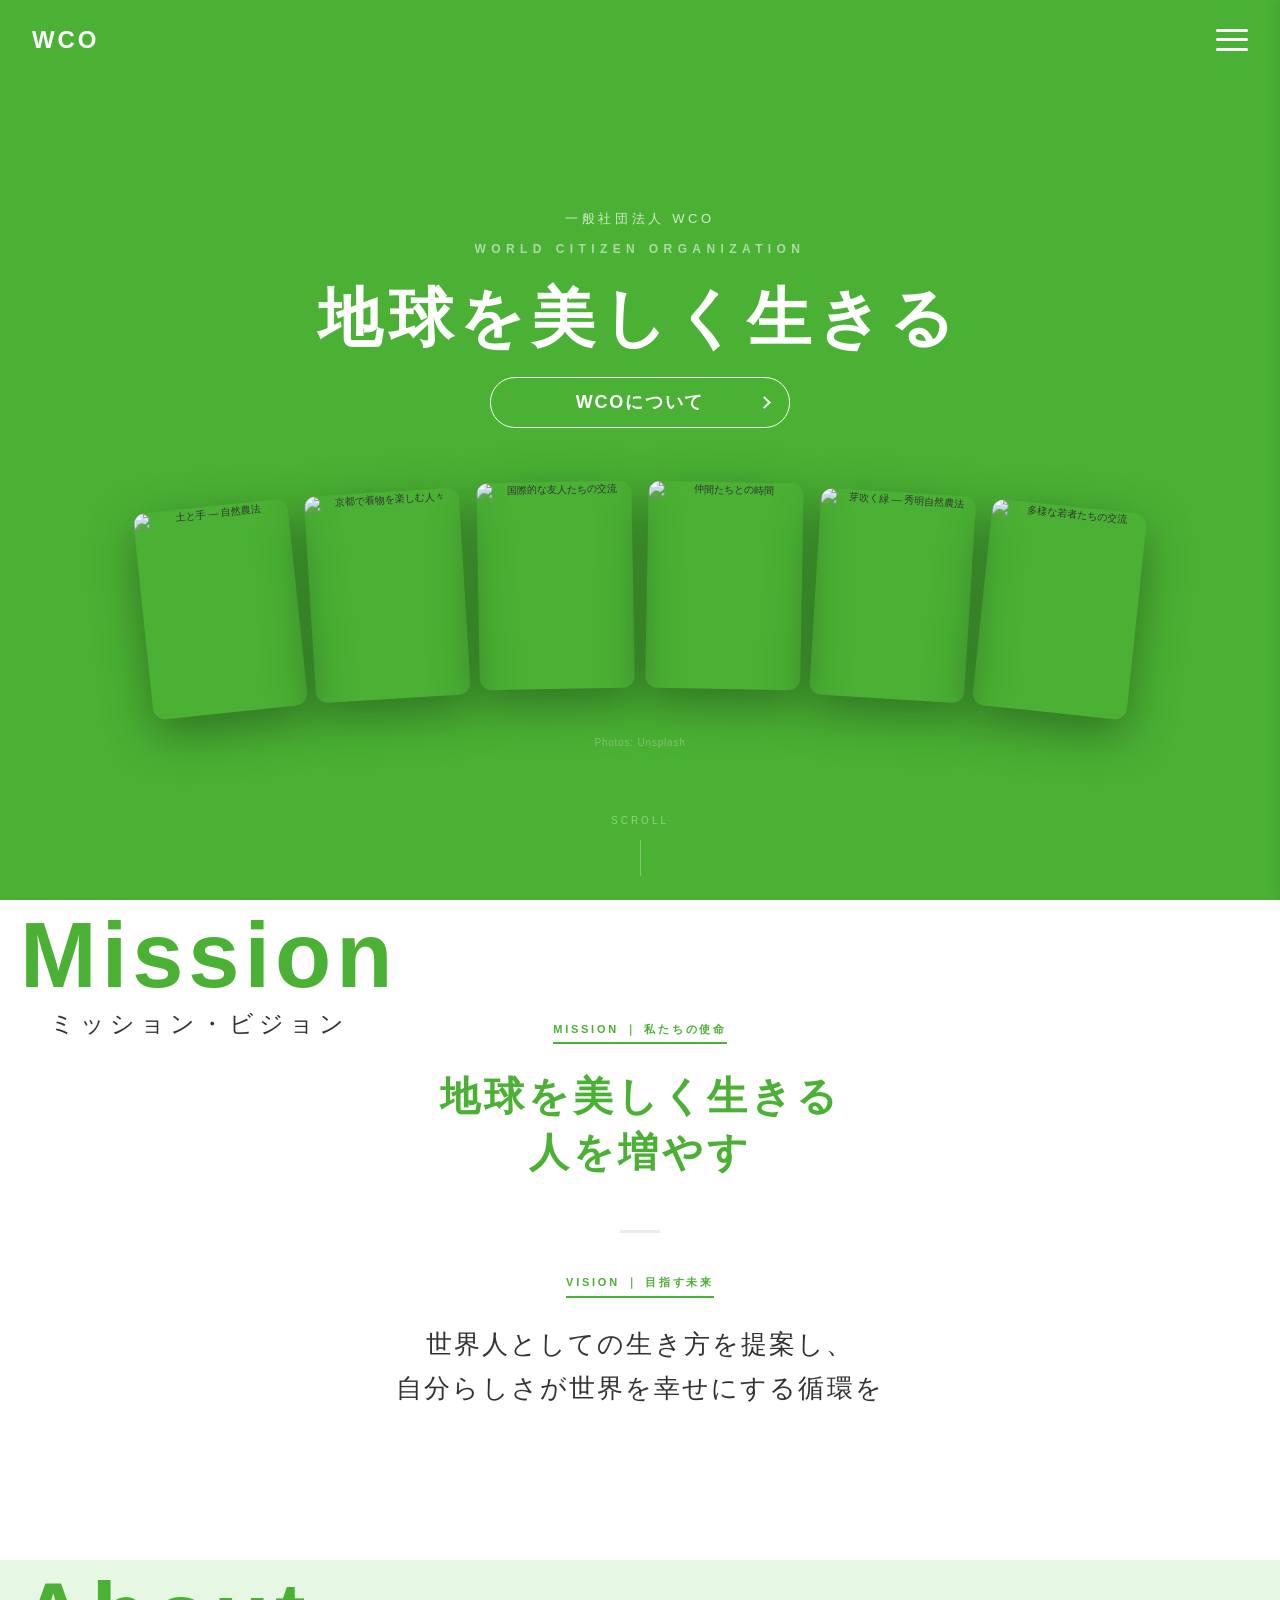
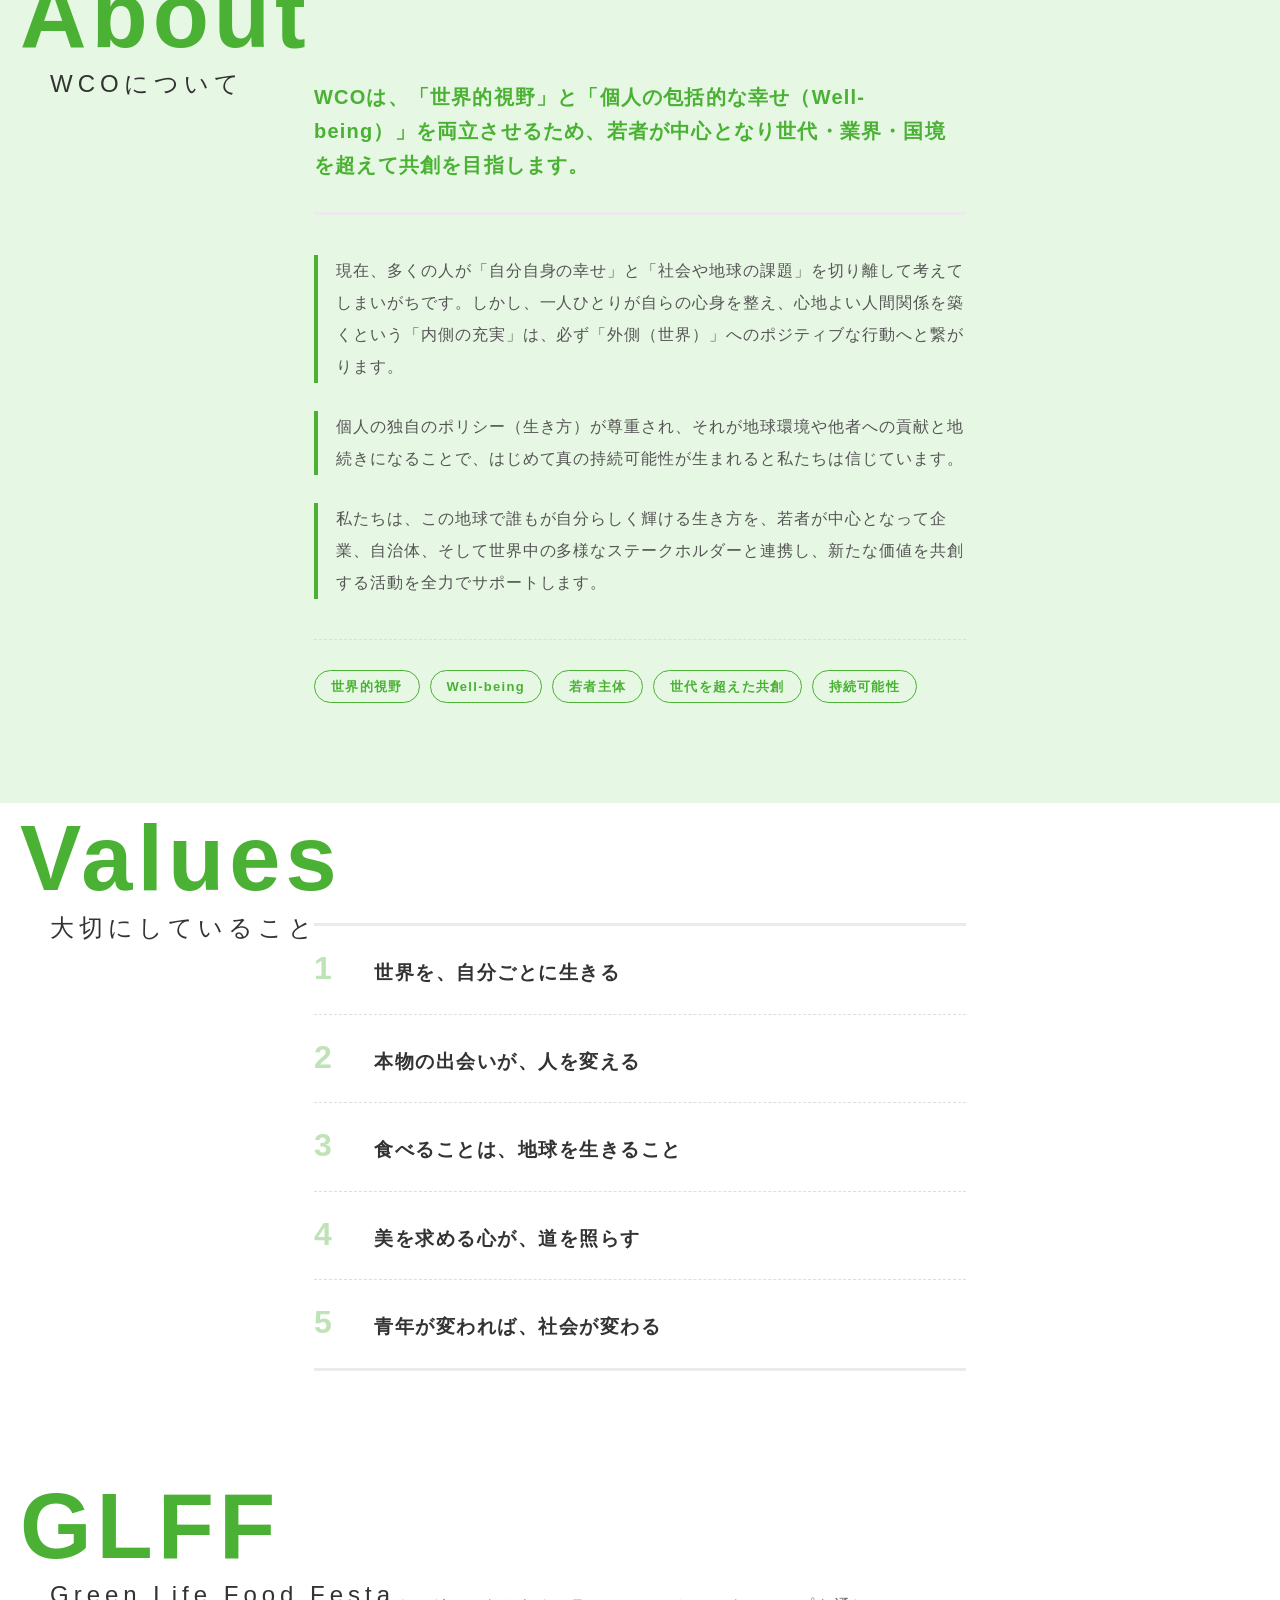
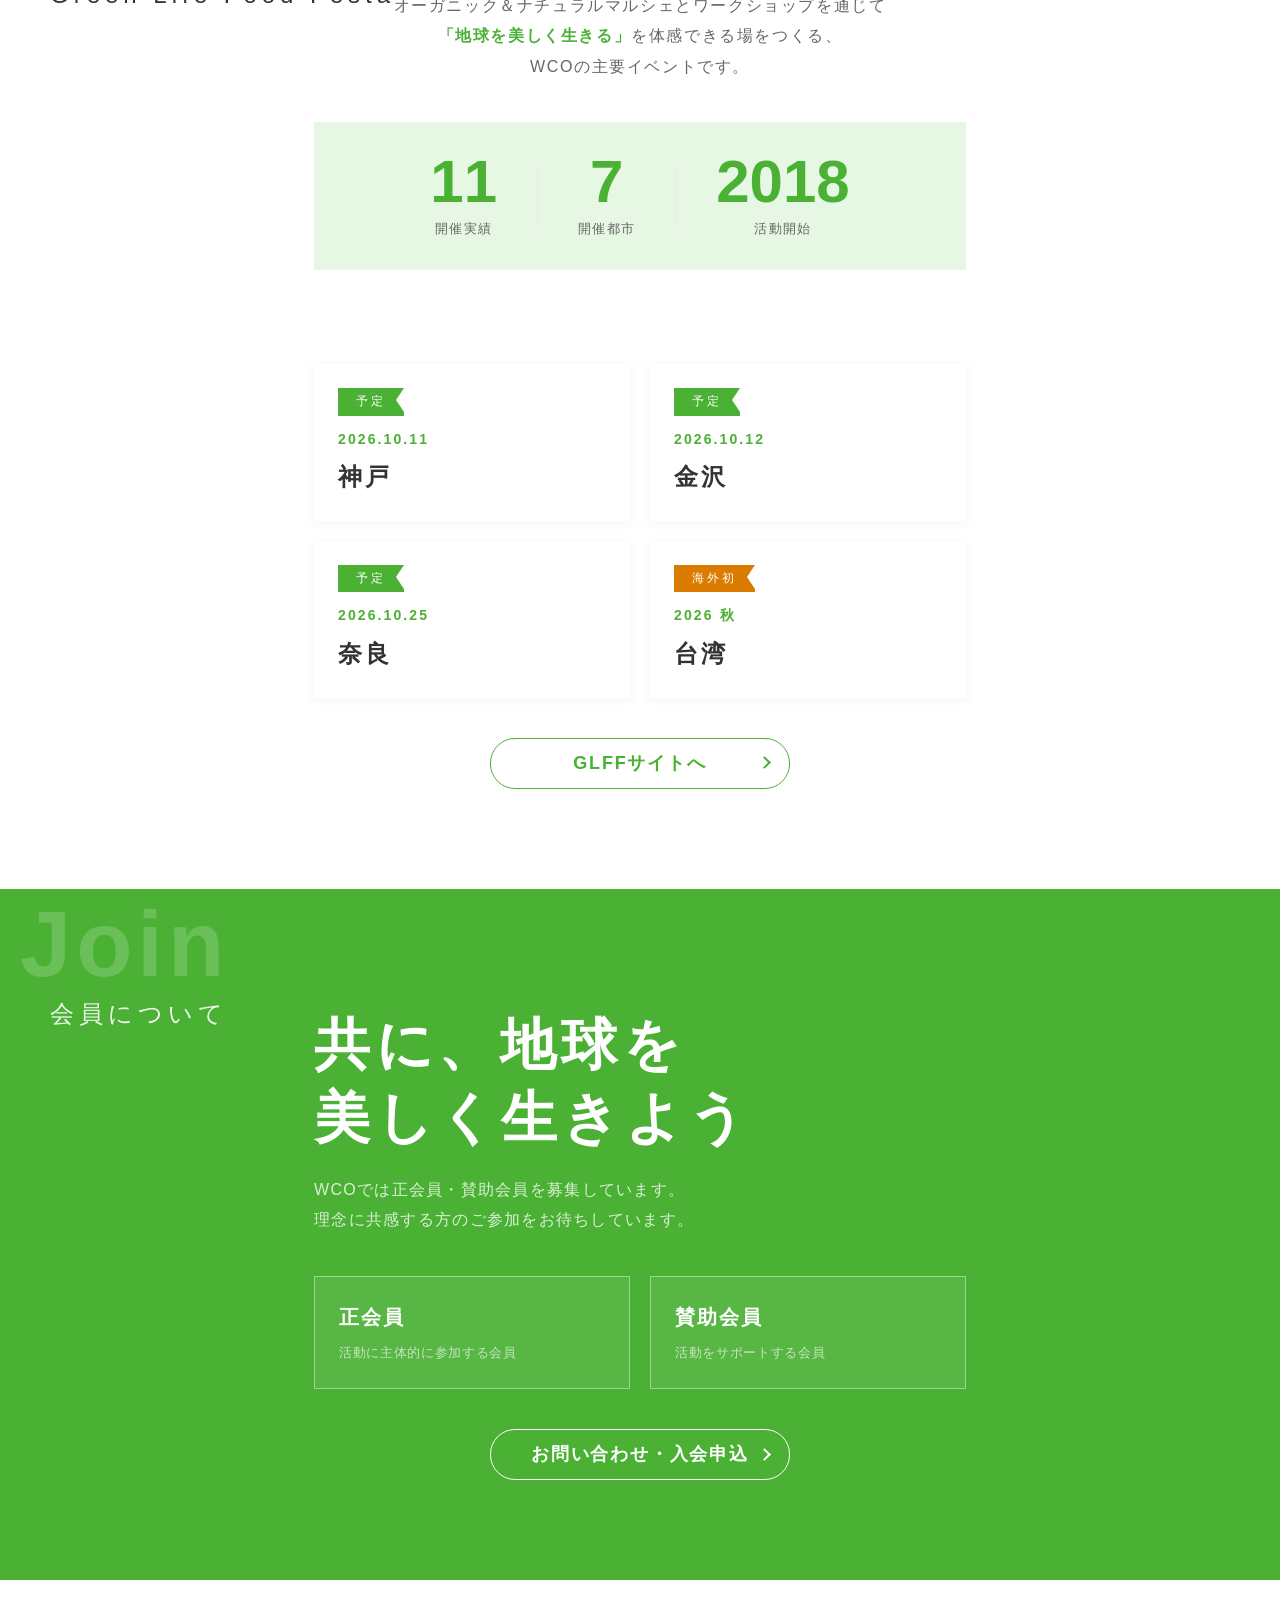
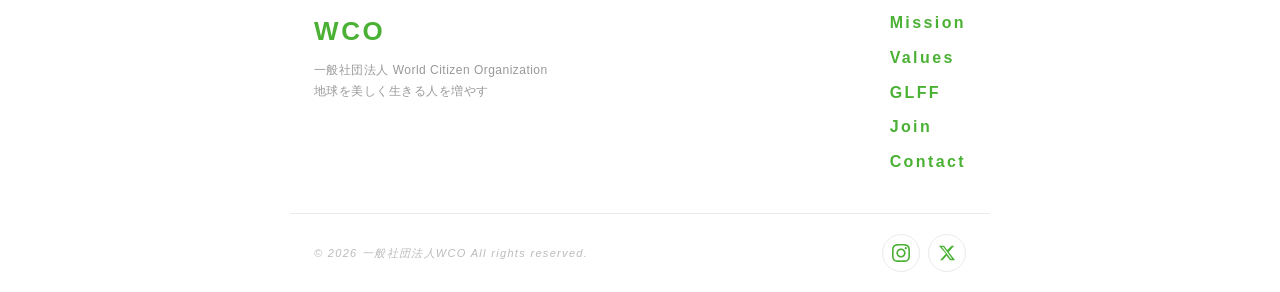
==== index.html @ 8f1494ed "feat: WCO official website initial commit - Hero section with fan photo layout and leaf animation - " ====
<!DOCTYPE html>
<html lang="ja">
<head>
  <meta charset="UTF-8" />
  <meta name="viewport" content="width=device-width, initial-scale=1.0" />
  <title>一般社団法人WCO — World Citizen Organization</title>
  <link href="https://fonts.googleapis.com/css2?family=Kosugi&display=swap" rel="stylesheet">
  <link href="https://indestructibletype-fonthosting.github.io/renner.css" rel="stylesheet">
  <style>
    *, *::before, *::after { box-sizing: border-box; margin: 0; padding: 0; }

    html {
      font-size: 62.5%;
      scroll-behavior: smooth;
    }

    body {
      font-family: "Kosugi", "游ゴシック", YuGothic, "ヒラギノ角ゴ ProN W3", "Hiragino Kaku Gothic ProN", "メイリオ", Meiryo, sans-serif;
      color: #333;
      background: #4ab134;
      line-height: 1.66;
      overflow-x: hidden;
      font-feature-settings: "palt";
    }

    a, img, button, #hamburger span { transition: .3s; }
    a { color: #333; text-decoration: none; }

    /* ── HEADER ── */
    #main-header {
      width: 100%;
      position: fixed;
      top: 0; left: 0;
      z-index: 85;
      padding: 2rem 3.2rem;
      display: flex;
      align-items: center;
      justify-content: space-between;
      transition: .3s;
    }

    #main-header.scrolled {
      background: rgba(255,255,255,0.96);
      backdrop-filter: blur(10px);
      box-shadow: 0 2px 20px rgba(0,0,0,0.06);
    }

    #header-logo {
      font-family: "Renner*", "Kosugi", sans-serif;
      font-weight: 800;
      font-size: 2.4rem;
      color: #fff;
      letter-spacing: .12em;
    }

    #main-header.scrolled #header-logo { color: #4ab134; }

    #hamburger {
      width: 3.2rem;
      height: 2.2rem;
      cursor: pointer;
      display: flex;
      flex-direction: column;
      justify-content: space-between;
    }

    #hamburger span {
      display: block;
      width: 100%;
      height: 3px;
      background: #fff;
      border-radius: 2px;
    }

    #main-header.scrolled #hamburger span { background: #4ab134; }
    #hamburger:hover { opacity: .7; }

    /* ── SIDE NAV ── */
    #side-navigation {
      width: 300px;
      height: 100vh;
      background: #fff;
      position: fixed;
      top: 0; right: -300px;
      z-index: 90;
      filter: drop-shadow(-2px 0 5px rgba(17,17,17,0.1));
      transition: .3s;
    }

    #side-navigation.nav-open { right: 0; }

    #close-btn {
      position: absolute;
      top: 2.4rem; left: 2rem;
      width: 3rem; height: 3rem;
      cursor: pointer;
    }

    #close-btn span {
      display: block;
      width: 3rem; height: 3px;
      background: #4ab134;
      border-radius: 2px;
      position: absolute;
      top: 50%;
    }

    #close-btn span:first-child { transform: rotate(45deg); }
    #close-btn span:last-child  { transform: rotate(-45deg); }

    #top-menu { padding: 8rem 2rem 3rem; list-style: none; }
    #top-menu li { margin-bottom: 1.8rem; }

    #top-menu a {
      font-family: "Renner*", "Kosugi", sans-serif;
      font-size: 2.4rem;
      font-weight: 600;
      color: #4ab134;
      letter-spacing: .1em;
      display: block;
      padding: .4rem 0;
    }

    #top-menu a span {
      display: block;
      font-family: "Kosugi", sans-serif;
      font-size: 1.2rem;
      font-weight: 400;
      color: #999;
    }

    #top-menu a:hover { opacity: .7; }

    .nav-overlay {
      display: none;
      position: fixed;
      inset: 0;
      background: rgba(0,0,0,0.25);
      z-index: 89;
    }

    .nav-overlay.active { display: block; }

    /* ── HERO ── */
    #sec-hero {
      min-height: 100vh;
      background: #4ab134;
      display: flex;
      flex-direction: column;
      align-items: center;
      justify-content: center;
      text-align: center;
      padding: 12rem 2.4rem 6rem;
      position: relative;
      overflow: hidden;
      gap: 5rem;
    }

    .hero-layout { position: relative; z-index: 1; }

    .hero-tagline {
      font-family: "Renner*", "Kosugi", sans-serif;
      font-size: 1.3rem;
      color: rgba(255,255,255,0.75);
      letter-spacing: .28em;
      margin-bottom: 1rem;
    }

    .hero-en {
      font-family: "Renner*", "Kosugi", sans-serif;
      font-size: 1.2rem;
      font-weight: 600;
      color: rgba(255,255,255,0.55);
      letter-spacing: .45em;
      text-transform: uppercase;
      margin-bottom: 2rem;
    }

    .hero-title {
      font-size: clamp(3.6rem, 5vw, 6.4rem);
      font-weight: 800;
      color: #fff;
      line-height: 1.2;
      letter-spacing: .1em;
      margin-bottom: 2rem;
      white-space: nowrap;
    }

    /* 写真コラージュ — 横並びファン */
    .hero-photos {
      display: flex;
      justify-content: center;
      align-items: flex-end;
      gap: 14px;
      width: 100%;
      max-width: 1000px;
      position: relative;
      z-index: 1;
    }

    .hero-photo {
      flex: 1;
      max-width: 185px;
      aspect-ratio: 3 / 4;
      overflow: hidden;
      border-radius: 12px;
      box-shadow: 0 16px 48px rgba(0,0,0,0.35);
      transition: transform .4s ease, box-shadow .4s ease;
      position: relative;
    }

    .hero-photo:nth-child(1) { transform: rotate(-6deg) translateY(28px); }
    .hero-photo:nth-child(2) { transform: rotate(-3.5deg) translateY(14px); }
    .hero-photo:nth-child(3) { transform: rotate(-1deg) translateY(4px); }
    .hero-photo:nth-child(4) { transform: rotate(1deg) translateY(4px); }
    .hero-photo:nth-child(5) { transform: rotate(3.5deg) translateY(14px); }
    .hero-photo:nth-child(6) { transform: rotate(6deg) translateY(28px); }

    .hero-photo:hover {
      transform: rotate(0) translateY(-12px) scale(1.05);
      box-shadow: 0 24px 60px rgba(0,0,0,0.4);
      z-index: 10;
    }

    .hero-photo img { width:100%; height:100%; object-fit:cover; display:block; }

    /* 写真クレジット */
    .photo-credit {
      font-size: 1rem;
      color: rgba(255,255,255,0.28);
      letter-spacing: .08em;
      position: relative; z-index: 1;
    }

    .photo-credit a { color: rgba(255,255,255,0.28); }
    .photo-credit a:hover { color: rgba(255,255,255,0.55); }

    .hero-scroll {
      position: absolute;
      bottom: 2.4rem; left: 50%;
      transform: translateX(-50%);
      display: flex;
      flex-direction: column;
      align-items: center;
      gap: 1rem;
      color: rgba(255,255,255,0.4);
      font-family: "Renner*", sans-serif;
      font-size: 1rem;
      letter-spacing: .3em;
      animation: scrollBounce 2s ease-in-out infinite;
    }

    .hero-scroll::after {
      content: '';
      display: block;
      width: 1px; height: 36px;
      background: rgba(255,255,255,0.3);
    }

    @keyframes scrollBounce {
      0%, 100% { transform: translateX(-50%) translateY(0); }
      50%       { transform: translateX(-50%) translateY(8px); }
    }

    /* ── SECTION 共通 ── */
    .section-wrap {
      max-width: 700px;
      margin: 0 auto;
      padding: 0 2.4rem;
      position: relative;
      z-index: 2;
    }

    section { padding-bottom: 10rem; position: relative; }

    /* GLFFスタイルの大見出し */
    .sec-heading {
      font-size: 9.2rem;
      font-family: "Renner*", "Kosugi", sans-serif;
      font-weight: 800;
      color: #4ab134;
      letter-spacing: .5rem;
      line-height: 1.2;
      position: absolute;
      top: 0; left: 2rem;
    }

    .sec-heading-sub {
      display: block;
      padding-left: 3rem;
      font-family: "Kosugi", sans-serif;
      font-size: 2.4rem;
      font-weight: 400;
      color: #333;
    }

    .sec-inner { padding-top: 12rem; }

    .sec-tag {
      display: inline-block;
      font-family: "Renner*", "Kosugi", sans-serif;
      font-size: 1.1rem;
      font-weight: 700;
      letter-spacing: .25em;
      text-transform: uppercase;
      color: #4ab134;
      border-bottom: 2px solid #4ab134;
      padding-bottom: .4rem;
      margin-bottom: 2.4rem;
    }

    /* ── MISSION ── */
    #sec-mission { background: #fff; }

    .mission-block { text-align: center; margin-bottom: 5rem; }

    .mission-text {
      font-size: clamp(2.6rem, 4vw, 4rem);
      font-weight: 800;
      color: #4ab134;
      letter-spacing: .1em;
      line-height: 1.4;
    }

    .mission-divider {
      width: 40px; height: 3px;
      background: #EBEBEC;
      margin: 4rem auto;
    }

    .vision-text {
      font-size: clamp(1.8rem, 3vw, 2.6rem);
      color: #333;
      letter-spacing: .08em;
      line-height: 1.7;
    }

    /* ── ABOUT ── */
    #sec-about { background: #e6f7e3; }

    .about-lead {
      font-size: 2rem;
      font-weight: 800;
      color: #4ab134;
      line-height: 1.7;
      letter-spacing: .06em;
      margin-bottom: 4rem;
      padding-bottom: 3rem;
      border-bottom: solid 3px #EBEBEC;
    }

    .about-block {
      margin-bottom: 2.8rem;
      padding-left: 1.8rem;
      border-left: solid 4px #4ab134;
    }

    .about-body {
      font-size: 1.6rem;
      color: #555;
      line-height: 2;
      letter-spacing: .06em;
    }

    .about-keywords {
      display: flex;
      flex-wrap: wrap;
      gap: 1rem;
      margin-top: 4rem;
      padding-top: 3rem;
      border-top: dashed 1px #dedee0;
    }

    .about-keyword {
      display: inline-block;
      padding: .5rem 1.6rem;
      border: solid 1px #4ab134;
      border-radius: 30px;
      font-size: 1.3rem;
      font-weight: 700;
      color: #4ab134;
      letter-spacing: .1em;
    }

    /* ── VALUES ── */
    #sec-values { background: #fff; }

    .values-list {
      list-style: none;
      border-top: solid 3px #EBEBEC;
      border-bottom: solid 3px #EBEBEC;
    }

    .value-item {
      display: flex;
      align-items: baseline;
      gap: 2.4rem;
      padding: 2.6rem 0;
      border-bottom: dashed 1px #dedee0;
    }

    .value-item:last-child { border-bottom: none; }

    .value-num {
      font-family: "Renner*", "Kosugi", sans-serif;
      font-size: 3.2rem;
      font-weight: 800;
      color: #4ab134;
      opacity: .35;
      line-height: 1;
      flex-shrink: 0;
      width: 3.6rem;
    }

    .value-text {
      font-size: 1.9rem;
      font-weight: 800;
      color: #333;
      letter-spacing: .08em;
      line-height: 1.5;
    }

    /* ── GLFF ── */
    #sec-glff { background: #fff; }

    .glff-intro {
      font-size: 1.6rem;
      color: #666;
      line-height: 1.9;
      letter-spacing: .1em;
      text-align: center;
      margin-bottom: 4rem;
    }

    .glff-intro strong { color: #4ab134; font-weight: 800; }

    .glff-count {
      display: flex;
      align-items: center;
      justify-content: center;
      gap: 4rem;
      padding: 3rem;
      background: #e6f7e3;
      margin-bottom: 5rem;
      flex-wrap: wrap;
    }

    .count-item { text-align: center; }

    .count-num {
      font-family: "Renner*", "Kosugi", sans-serif;
      font-size: 6rem;
      font-weight: 800;
      color: #4ab134;
      line-height: 1;
    }

    .count-label {
      font-size: 1.3rem;
      color: #666;
      letter-spacing: .1em;
      margin-top: .6rem;
    }

    .count-divider { width: 1px; height: 60px; background: #EBEBEC; }

    .events-title {
      font-family: "Renner*", "Kosugi", sans-serif;
      font-size: 1.2rem;
      font-weight: 700;
      letter-spacing: .25em;
      text-transform: uppercase;
      color: #4ab134;
      text-align: center;
      margin-bottom: 2.4rem;
    }

    .event-grid {
      display: grid;
      grid-template-columns: repeat(2, 1fr);
      gap: 2rem;
    }

    .event-card {
      background: #fff;
      padding: 2.4rem;
      position: relative;
      filter: drop-shadow(0 2px 5px rgba(17,17,17,0.05));
      transition: .3s;
    }

    .event-card:hover {
      filter: drop-shadow(0 4px 12px rgba(17,17,17,0.1));
      transform: translateY(-3px);
    }

    .event-cat {
      display: inline-block;
      padding: .4rem 1.8rem;
      background: #4ab134;
      font-size: 1.2rem;
      color: #fff;
      letter-spacing: .3rem;
      margin-bottom: 1.2rem;
      position: relative;
    }

    .event-cat::after {
      content: '';
      width: 0; height: 0;
      border-width: 12px 8px 12px 0;
      border-color: transparent #fff transparent transparent;
      border-style: solid;
      position: absolute;
      top: 0; right: 0;
    }

    .event-cat.overseas { background: #DB7B00; }

    .event-date {
      font-family: "Renner*", "Kosugi", sans-serif;
      font-size: 1.4rem;
      font-weight: 600;
      color: #4ab134;
      letter-spacing: .15em;
      margin-bottom: .6rem;
    }

    .event-name {
      font-size: 2.4rem;
      font-weight: 800;
      color: #333;
      font-family: "Renner*", "Kosugi", sans-serif;
      letter-spacing: .12em;
    }

    .glff-link { text-align: center; margin-top: 4rem; }

    /* ── JOIN ── */
    #sec-join { background: #4ab134; }

    #sec-join .sec-heading { color: rgba(255,255,255,0.18); }
    #sec-join .sec-heading-sub { color: rgba(255,255,255,0.9); }

    .join-title {
      font-size: clamp(3.2rem, 5vw, 5.6rem);
      font-weight: 800;
      color: #fff;
      letter-spacing: .1em;
      line-height: 1.3;
      margin-bottom: 2rem;
    }

    .join-sub {
      font-size: 1.6rem;
      color: rgba(255,255,255,0.8);
      letter-spacing: .08em;
      line-height: 1.9;
      margin-bottom: 4rem;
    }

    .join-types {
      display: flex;
      gap: 2rem;
      margin-bottom: 4rem;
      flex-wrap: wrap;
    }

    .join-type {
      flex: 1;
      min-width: 200px;
      border: solid 1px rgba(255,255,255,0.4);
      padding: 2.4rem;
      background: rgba(255,255,255,0.08);
    }

    .join-type-name {
      font-size: 2rem;
      font-weight: 800;
      color: #fff;
      letter-spacing: .1em;
      margin-bottom: .8rem;
    }

    .join-type-desc {
      font-size: 1.3rem;
      color: rgba(255,255,255,0.65);
      letter-spacing: .05em;
    }

    /* ── BUTTONS ── */
    .btn-link {
      display: inline-block;
      width: 300px;
      padding: 1rem;
      border: solid 1px #4ab134;
      border-radius: 25px;
      font-family: "Renner*", "Kosugi", sans-serif;
      font-size: 1.8rem;
      font-weight: 600;
      color: #4ab134;
      letter-spacing: .1em;
      text-align: center;
      position: relative;
      transition: .3s;
    }

    .btn-link::after {
      content: '';
      display: inline-block;
      width: 9px; height: 9px;
      border-right: solid 2px #4ab134;
      border-bottom: solid 2px #4ab134;
      transform: rotate(-45deg);
      position: absolute;
      top: 50%; right: 2rem;
      margin-top: -5px;
      transition: .3s;
    }

    .btn-link:hover { background: #4ab134; color: #fff; }
    .btn-link:hover::after { border-color: #fff; right: 1.5rem; }

    .btn-white { border-color: #fff; color: #fff; }
    .btn-white::after { border-color: #fff; }
    .btn-white:hover { background: #fff; color: #4ab134; }
    .btn-white:hover::after { border-color: #4ab134; right: 1.5rem; }

    /* ── FOOTER ── */
    .site-footer {
      background: #fff;
      color: #4ab134;
      position: relative;
      z-index: 20;
    }

    .site-footer .wrap {
      max-width: 700px;
      margin: 0 auto;
      padding: 3rem 2.4rem;
      display: flex;
      justify-content: space-between;
      align-items: flex-start;
      gap: 3rem;
      flex-wrap: wrap;
    }

    .footer-logo-text {
      font-family: "Renner*", "Kosugi", sans-serif;
      font-size: 2.6rem;
      font-weight: 800;
      color: #4ab134;
      letter-spacing: .1em;
      display: block;
    }

    .footer-logo-sub {
      font-size: 1.2rem;
      color: #999;
      letter-spacing: .04em;
      line-height: 1.8;
      margin-top: .6rem;
    }

    .footer-nav-list { list-style: none; }
    .footer-nav-list li { margin-bottom: .8rem; }

    .footer-nav-list a {
      font-family: "Renner*", "Kosugi", sans-serif;
      font-size: 1.6rem;
      font-weight: 600;
      color: #4ab134;
      letter-spacing: .15em;
    }

    .footer-nav-list a:hover { opacity: .7; }

    .footer-bottom {
      max-width: 700px;
      margin: 0 auto;
      padding: 2rem 2.4rem;
      border-top: solid 1px #EBEBEC;
      display: flex;
      justify-content: space-between;
      align-items: center;
      flex-wrap: wrap;
      gap: 1rem;
    }

    .copy {
      font-family: "Renner*", "Kosugi", sans-serif;
      font-size: 1.1rem;
      font-style: italic;
      color: #bbb;
      letter-spacing: .12em;
    }

    .footer-sns { display: flex; gap: .8rem; }

    .footer-sns a {
      width: 38px; height: 38px;
      border-radius: 50%;
      border: solid 1px #EBEBEC;
      display: flex;
      align-items: center;
      justify-content: center;
    }

    .footer-sns svg { width: 18px; height: 18px; fill: #4ab134; transition: .3s; }
    .footer-sns a:hover { background: #4ab134; }
    .footer-sns a:hover svg { fill: #fff; }


    /* ── SCROLL ANIMATION ── */
    .elm-fadeup {
      opacity: 0;
      transform: translateY(50px);
      transition: all 1s;
    }

    .fadein-up { opacity: 1; transform: translateY(0); }

    /* ── RESPONSIVE ── */
    @media screen and (max-width: 798px) {
      #main-header { padding: 1.6rem 2rem; }
      #sec-hero { padding: 10rem 2rem 5rem; gap: 3rem; }
      .hero-title { font-size: 4rem; }
      .hero-photos { gap: 6px; }
      .hero-photo { max-width: 110px; }
      .hero-photo:nth-child(1) { transform: rotate(-5deg) translateY(20px); }
      .hero-photo:nth-child(2) { transform: rotate(-3deg) translateY(10px); }
      .hero-photo:nth-child(3) { transform: rotate(-1deg) translateY(4px); }
      .hero-photo:nth-child(4) { transform: rotate(1deg) translateY(4px); }
      .hero-photo:nth-child(5) { transform: rotate(3deg) translateY(10px); }
      .hero-photo:nth-child(6) { transform: rotate(5deg) translateY(20px); }
      .sec-heading { font-size: 3.2rem; position: static; padding: 3rem 0 0 2rem; letter-spacing: .2rem; }
      .sec-heading-sub { font-size: 1.6rem; padding-left: 2rem; }
      .sec-inner { padding-top: 2rem; }
      .event-grid { grid-template-columns: 1fr; }
      .join-types { flex-direction: column; }
      .site-footer .wrap { flex-direction: column; }
      .glff-count { gap: 2rem; }
      .count-divider { display: none; }
      .btn-link { width: 100%; }
    }
  </style>
</head>
<body>

<!-- ── HEADER ── -->
<header id="main-header">
  <a href="#" id="header-logo">WCO</a>
  <div id="hamburger" onclick="openNav()">
    <span></span><span></span><span></span>
  </div>
</header>

<!-- ── SIDE NAV ── -->
<div class="nav-overlay" id="nav-overlay" onclick="closeNav()"></div>
<nav id="side-navigation">
  <div id="close-btn" onclick="closeNav()">
    <span></span><span></span>
  </div>
  <ul id="top-menu">
    <li><a href="#sec-mission" onclick="closeNav()">Mission<span>ミッション・ビジョン</span></a></li>
    <li><a href="#sec-about"   onclick="closeNav()">About<span>WCOについて</span></a></li>
    <li><a href="#sec-values"  onclick="closeNav()">Values<span>大切にしていること</span></a></li>
    <li><a href="#sec-glff"   onclick="closeNav()">GLFF<span>Green Life Food Festa</span></a></li>
    <li><a href="#sec-join"   onclick="closeNav()">Join<span>会員について</span></a></li>
    <li><a href="#"           onclick="closeNav()">Contact<span>お問い合わせ</span></a></li>
  </ul>
</nav>

<!-- ── HERO ── -->
<section id="sec-hero">

  <!-- テキスト -->
  <div class="hero-layout">
    <p class="hero-tagline elm-fadeup">一般社団法人 WCO</p>
    <p class="hero-en elm-fadeup">World Citizen Organization</p>
    <h1 class="hero-title elm-fadeup">地球を美しく生きる</h1>
    <div class="elm-fadeup">
      <a href="#sec-mission" class="btn-link btn-white">WCOについて</a>
    </div>
  </div>

  <!-- 写真ファン -->
  <div class="hero-photos elm-fadeup">
    <div class="hero-photo">
      <img src="https://images.unsplash.com/photo-1492496913980-501348b61469?auto=format&fit=crop&w=500&q=80" alt="土と手 — 自然農法" loading="eager">
    </div>
    <div class="hero-photo">
      <img src="https://images.unsplash.com/photo-1630532831995-e7cc8329b56d?auto=format&fit=crop&w=500&q=80" alt="京都で着物を楽しむ人々" loading="eager">
    </div>
    <div class="hero-photo">
      <img src="https://images.unsplash.com/photo-1517486808906-6ca8b3f04846?auto=format&fit=crop&w=500&q=80" alt="国際的な友人たちの交流" loading="eager">
    </div>
    <div class="hero-photo">
      <img src="https://images.unsplash.com/photo-1701834951900-b31c99da66f8?auto=format&fit=crop&w=500&q=80" alt="仲間たちとの時間" loading="eager">
    </div>
    <div class="hero-photo">
      <img src="https://images.unsplash.com/photo-1625246333195-78d9c38ad449?auto=format&fit=crop&w=500&q=80" alt="芽吹く緑 — 秀明自然農法" loading="eager">
    </div>
    <div class="hero-photo">
      <img src="https://images.unsplash.com/photo-1758270705902-f50dde4add9f?auto=format&fit=crop&w=500&q=80" alt="多様な若者たちの交流" loading="eager">
    </div>
  </div>

  <p class="photo-credit">Photos: <a href="https://unsplash.com" target="_blank">Unsplash</a></p>
  <div class="hero-scroll">SCROLL</div>
</section>

<!-- ── MISSION ── -->
<section id="sec-mission">
  <h3 class="sec-heading">Mission<span class="sec-heading-sub">ミッション・ビジョン</span></h3>
  <div class="section-wrap">
    <div class="sec-inner">

      <div class="mission-block elm-fadeup">
        <span class="sec-tag">Mission ｜ 私たちの使命</span>
        <p class="mission-text">地球を美しく生きる<br>人を増やす</p>
      </div>

      <div class="mission-divider"></div>

      <div class="mission-block elm-fadeup">
        <span class="sec-tag">Vision ｜ 目指す未来</span>
        <p class="vision-text">世界人としての生き方を提案し、<br>自分らしさが世界を幸せにする循環を</p>
      </div>

    </div>
  </div>
</section>

<!-- ── ABOUT ── -->
<section id="sec-about">
  <h3 class="sec-heading">About<span class="sec-heading-sub">WCOについて</span></h3>
  <div class="section-wrap">
    <div class="sec-inner">

      <p class="about-lead elm-fadeup">
        WCOは、「世界的視野」と「個人の包括的な幸せ（Well-being）」を両立させるため、若者が中心となり世代・業界・国境を超えて共創を目指します。
      </p>

      <div class="about-block elm-fadeup">
        <p class="about-body">
          現在、多くの人が「自分自身の幸せ」と「社会や地球の課題」を切り離して考えてしまいがちです。しかし、一人ひとりが自らの心身を整え、心地よい人間関係を築くという「内側の充実」は、必ず「外側（世界）」へのポジティブな行動へと繋がります。
        </p>
      </div>

      <div class="about-block elm-fadeup">
        <p class="about-body">
          個人の独自のポリシー（生き方）が尊重され、それが地球環境や他者への貢献と地続きになることで、はじめて真の持続可能性が生まれると私たちは信じています。
        </p>
      </div>

      <div class="about-block elm-fadeup">
        <p class="about-body">
          私たちは、この地球で誰もが自分らしく輝ける生き方を、若者が中心となって企業、自治体、そして世界中の多様なステークホルダーと連携し、新たな価値を共創する活動を全力でサポートします。
        </p>
      </div>

      <div class="about-keywords elm-fadeup">
        <span class="about-keyword">世界的視野</span>
        <span class="about-keyword">Well-being</span>
        <span class="about-keyword">若者主体</span>
        <span class="about-keyword">世代を超えた共創</span>
        <span class="about-keyword">持続可能性</span>
      </div>

    </div>
  </div>
</section>

<!-- ── VALUES ── -->
<section id="sec-values">
  <h3 class="sec-heading">Values<span class="sec-heading-sub">大切にしていること</span></h3>
  <div class="section-wrap">
    <div class="sec-inner">
      <ul class="values-list">
        <li class="value-item elm-fadeup">
          <span class="value-num">1</span>
          <span class="value-text">世界を、自分ごとに生きる</span>
        </li>
        <li class="value-item elm-fadeup">
          <span class="value-num">2</span>
          <span class="value-text">本物の出会いが、人を変える</span>
        </li>
        <li class="value-item elm-fadeup">
          <span class="value-num">3</span>
          <span class="value-text">食べることは、地球を生きること</span>
        </li>
        <li class="value-item elm-fadeup">
          <span class="value-num">4</span>
          <span class="value-text">美を求める心が、道を照らす</span>
        </li>
        <li class="value-item elm-fadeup">
          <span class="value-num">5</span>
          <span class="value-text">青年が変われば、社会が変わる</span>
        </li>
      </ul>
    </div>
  </div>
</section>

<!-- ── GLFF ── -->
<section id="sec-glff">
  <h3 class="sec-heading">GLFF<span class="sec-heading-sub">Green Life Food Festa</span></h3>
  <div class="section-wrap">
    <div class="sec-inner">

      <p class="glff-intro elm-fadeup">
        オーガニック＆ナチュラルマルシェとワークショップを通じて<br>
        <strong>「地球を美しく生きる」</strong>を体感できる場をつくる、<br>
        WCOの主要イベントです。
      </p>

      <div class="glff-count elm-fadeup">
        <div class="count-item">
          <div class="count-num">11</div>
          <div class="count-label">開催実績</div>
        </div>
        <div class="count-divider"></div>
        <div class="count-item">
          <div class="count-num">7</div>
          <div class="count-label">開催都市</div>
        </div>
        <div class="count-divider"></div>
        <div class="count-item">
          <div class="count-num">2018</div>
          <div class="count-label">活動開始</div>
        </div>
      </div>

      <p class="events-title elm-fadeup">2026年度 開催予定</p>
      <div class="event-grid">
        <div class="event-card elm-fadeup">
          <div class="event-cat">予定</div>
          <div class="event-date">2026.10.11</div>
          <div class="event-name">神戸</div>
        </div>
        <div class="event-card elm-fadeup">
          <div class="event-cat">予定</div>
          <div class="event-date">2026.10.12</div>
          <div class="event-name">金沢</div>
        </div>
        <div class="event-card elm-fadeup">
          <div class="event-cat">予定</div>
          <div class="event-date">2026.10.25</div>
          <div class="event-name">奈良</div>
        </div>
        <div class="event-card elm-fadeup">
          <div class="event-cat overseas">海外初</div>
          <div class="event-date">2026 秋</div>
          <div class="event-name">台湾</div>
        </div>
      </div>

      <div class="glff-link elm-fadeup">
        <a href="https://greenlifefoodfesta.com" class="btn-link" target="_blank">GLFFサイトへ</a>
      </div>

    </div>
  </div>
</section>

<!-- ── JOIN ── -->
<section id="sec-join">
  <h3 class="sec-heading">Join<span class="sec-heading-sub">会員について</span></h3>
  <div class="section-wrap">
    <div class="sec-inner">

      <h2 class="join-title elm-fadeup">共に、地球を<br>美しく生きよう</h2>
      <p class="join-sub elm-fadeup">
        WCOでは正会員・賛助会員を募集しています。<br>
        理念に共感する方のご参加をお待ちしています。
      </p>

      <div class="join-types elm-fadeup">
        <div class="join-type">
          <div class="join-type-name">正会員</div>
          <div class="join-type-desc">活動に主体的に参加する会員</div>
        </div>
        <div class="join-type">
          <div class="join-type-name">賛助会員</div>
          <div class="join-type-desc">活動をサポートする会員</div>
        </div>
      </div>

      <div class="elm-fadeup" style="text-align:center;">
        <a href="#" class="btn-link btn-white">お問い合わせ・入会申込</a>
      </div>

    </div>
  </div>
</section>

<!-- ── FOOTER ── -->
<footer class="site-footer">
  <div class="wrap">
    <div>
      <span class="footer-logo-text">WCO</span>
      <p class="footer-logo-sub">
        一般社団法人 World Citizen Organization<br>
        地球を美しく生きる人を増やす
      </p>
    </div>
    <nav>
      <ul class="footer-nav-list">
        <li><a href="#sec-mission">Mission</a></li>
        <li><a href="#sec-values">Values</a></li>
        <li><a href="#sec-glff">GLFF</a></li>
        <li><a href="#sec-join">Join</a></li>
        <li><a href="#">Contact</a></li>
      </ul>
    </nav>
  </div>
  <div class="footer-bottom">
    <p class="copy">© 2026 一般社団法人WCO All rights reserved.</p>
    <div class="footer-sns">
      <a href="#" aria-label="Instagram">
        <svg viewBox="0 0 24 24"><path d="M12 2.163c3.204 0 3.584.012 4.85.07 3.252.148 4.771 1.691 4.919 4.919.058 1.265.069 1.645.069 4.849 0 3.205-.012 3.584-.069 4.849-.149 3.225-1.664 4.771-4.919 4.919-1.266.058-1.644.07-4.85.07-3.204 0-3.584-.012-4.849-.07-3.26-.149-4.771-1.699-4.919-4.92-.058-1.265-.07-1.644-.07-4.849 0-3.204.013-3.583.07-4.849.149-3.227 1.664-4.771 4.919-4.919 1.266-.057 1.645-.069 4.849-.069zm0-2.163c-3.259 0-3.667.014-4.947.072-4.358.2-6.78 2.618-6.98 6.98-.059 1.281-.073 1.689-.073 4.948 0 3.259.014 3.668.072 4.948.2 4.358 2.618 6.78 6.98 6.98 1.281.058 1.689.072 4.948.072 3.259 0 3.668-.014 4.948-.072 4.354-.2 6.782-2.618 6.979-6.98.059-1.28.073-1.689.073-4.948 0-3.259-.014-3.667-.072-4.947-.196-4.354-2.617-6.78-6.979-6.98-1.281-.059-1.69-.073-4.949-.073zm0 5.838c-3.403 0-6.162 2.759-6.162 6.162s2.759 6.163 6.162 6.163 6.162-2.759 6.162-6.163c0-3.403-2.759-6.162-6.162-6.162zm0 10.162c-2.209 0-4-1.79-4-4 0-2.209 1.791-4 4-4s4 1.791 4 4c0 2.21-1.791 4-4 4zm6.406-11.845c-.796 0-1.441.645-1.441 1.44s.645 1.44 1.441 1.44c.795 0 1.439-.645 1.439-1.44s-.644-1.44-1.439-1.44z"/></svg>
      </a>
      <a href="#" aria-label="X">
        <svg viewBox="0 0 24 24"><path d="M18.244 2.25h3.308l-7.227 8.26 8.502 11.24H16.17l-4.714-6.231-5.401 6.231H2.744l7.737-8.835L1.254 2.25H8.08l4.253 5.622zm-1.161 17.52h1.833L7.084 4.126H5.117z"/></svg>
      </a>
    </div>
  </div>
</footer>

<script>
  function openNav() {
    document.getElementById('side-navigation').classList.add('nav-open');
    document.getElementById('nav-overlay').classList.add('active');
  }
  function closeNav() {
    document.getElementById('side-navigation').classList.remove('nav-open');
    document.getElementById('nav-overlay').classList.remove('active');
  }

  window.addEventListener('scroll', () => {
    document.getElementById('main-header').classList.toggle('scrolled', window.scrollY > 60);
  });

  const observer = new IntersectionObserver((entries) => {
    entries.forEach(e => { if (e.isIntersecting) e.target.classList.add('fadein-up'); });
  }, { threshold: 0.1, rootMargin: '0px 0px -40px 0px' });

  document.querySelectorAll('.elm-fadeup').forEach(el => observer.observe(el));

  window.addEventListener('load', () => {
    document.querySelectorAll('#sec-hero .elm-fadeup').forEach((el, i) => {
      setTimeout(() => el.classList.add('fadein-up'), 300 + i * 200);
    });
  });

  // ── 葉っぱアニメーション (Web Animations API + サイン波 28ステップ) ──
  (function () {
    const hero = document.getElementById('sec-hero');

    const colors = [
      'rgba(74,177,52,0.76)',  'rgba(100,196,68,0.68)',
      'rgba(48,130,32,0.72)',  'rgba(158,218,128,0.62)',
      'rgba(194,228,84,0.64)', 'rgba(128,196,70,0.70)',
      'rgba(78,158,46,0.68)',
    ];

    const leafPaths = [
      'M0,-14 C7,-10 9,-3 6,2 C3,7 -3,7 -6,2 C-9,-3 -7,-10 0,-14 Z',
      'M0,-16 C8,-12 10,-4 6,3 L0,5 L-6,3 C-10,-4 -8,-12 0,-16 Z',
      'M2,-13 C9,-9 10,-1 5,5 C0,9 -7,7 -9,0 C-7,-9 -4,-13 2,-13 Z',
      'M0,-15 C6,-12 9,-5 7,1 C5,7 -1,10 -5,5 C-9,0 -7,-8 -3,-13 Z',
    ];

    function makeSVG(color, pathD, size) {
      const svg = document.createElementNS('http://www.w3.org/2000/svg', 'svg');
      svg.setAttribute('width', size * 2);
      svg.setAttribute('height', size * 2.6);
      svg.setAttribute('viewBox', '-12 -18 24 28');
      svg.style.cssText = 'overflow:visible;display:block;';

      const stem = document.createElementNS('http://www.w3.org/2000/svg', 'line');
      stem.setAttribute('x1','0'); stem.setAttribute('y1','-13');
      stem.setAttribute('x2','0'); stem.setAttribute('y2','5');
      stem.setAttribute('stroke', color);
      stem.setAttribute('stroke-width','1.5');
      stem.setAttribute('stroke-linecap','round');

      const leaf = document.createElementNS('http://www.w3.org/2000/svg', 'path');
      leaf.setAttribute('d', pathD);
      leaf.setAttribute('fill', color);

      svg.appendChild(stem);
      svg.appendChild(leaf);
      return svg;
    }

    function spawn() {
      const color = colors[Math.floor(Math.random() * colors.length)];
      const pathD = leafPaths[Math.floor(Math.random() * leafPaths.length)];
      const size  = Math.random() * 12 + 9;

      const wrap = document.createElement('div');
      wrap.style.cssText = 'position:absolute;top:0;left:0;pointer-events:none;z-index:0;';

      const svg = makeSVG(color, pathD, size);
      wrap.appendChild(svg);
      hero.appendChild(wrap);

      const heroW   = hero.offsetWidth;
      const heroH   = hero.offsetHeight;
      const startX  = Math.random() * (heroW + 80) - 40;
      const dur     = Math.random() * 5000 + 9000;   // 9〜14秒
      const swAmp   = Math.random() * 90 + 45;       // 横揺れ幅
      const swFreq  = Math.random() * 1.6 + 0.8;    // 揺れ周期数（全体）
      const swPh    = Math.random() * Math.PI * 2;
      const rotAmp  = Math.random() * 26 + 12;       // ひらひら角度
      const rotFreq = swFreq * (Math.random() * 0.9 + 1.3);
      const rotPh   = Math.random() * Math.PI * 2;
      const drift   = (Math.random() - 0.5) * 55;   // 斜め流れ

      // 28ステップのキーフレームでサイン波パスを近似
      const STEPS = 28;
      const frames = [];

      for (let i = 0; i <= STEPS; i++) {
        const t   = i / STEPS;
        const sx  = swAmp  * Math.sin(2 * Math.PI * swFreq  * t + swPh)  + drift * t;
        const rot = rotAmp * Math.sin(2 * Math.PI * rotFreq * t + rotPh);
        const y   = -60 + t * (heroH + 120);

        // なめらかフェードイン・アウト
        let op = 0.82;
        if      (t < 0.07) op = (t / 0.07) * 0.82;
        else if (t > 0.91) op = ((1 - t) / 0.09) * 0.82;

        frames.push({
          transform: `translate(${startX + sx}px,${y}px) rotate(${rot}deg)`,
          opacity:   Math.max(0, op),
          offset:    t,
        });
      }

      const anim = wrap.animate(frames, { duration: dur, easing: 'linear', fill: 'forwards' });
      anim.onfinish = () => wrap.remove();
    }

    for (let i = 0; i < 4; i++) setTimeout(spawn, i * 600);
    setInterval(spawn, 2000);
  })();
</script>
</body>
</html>
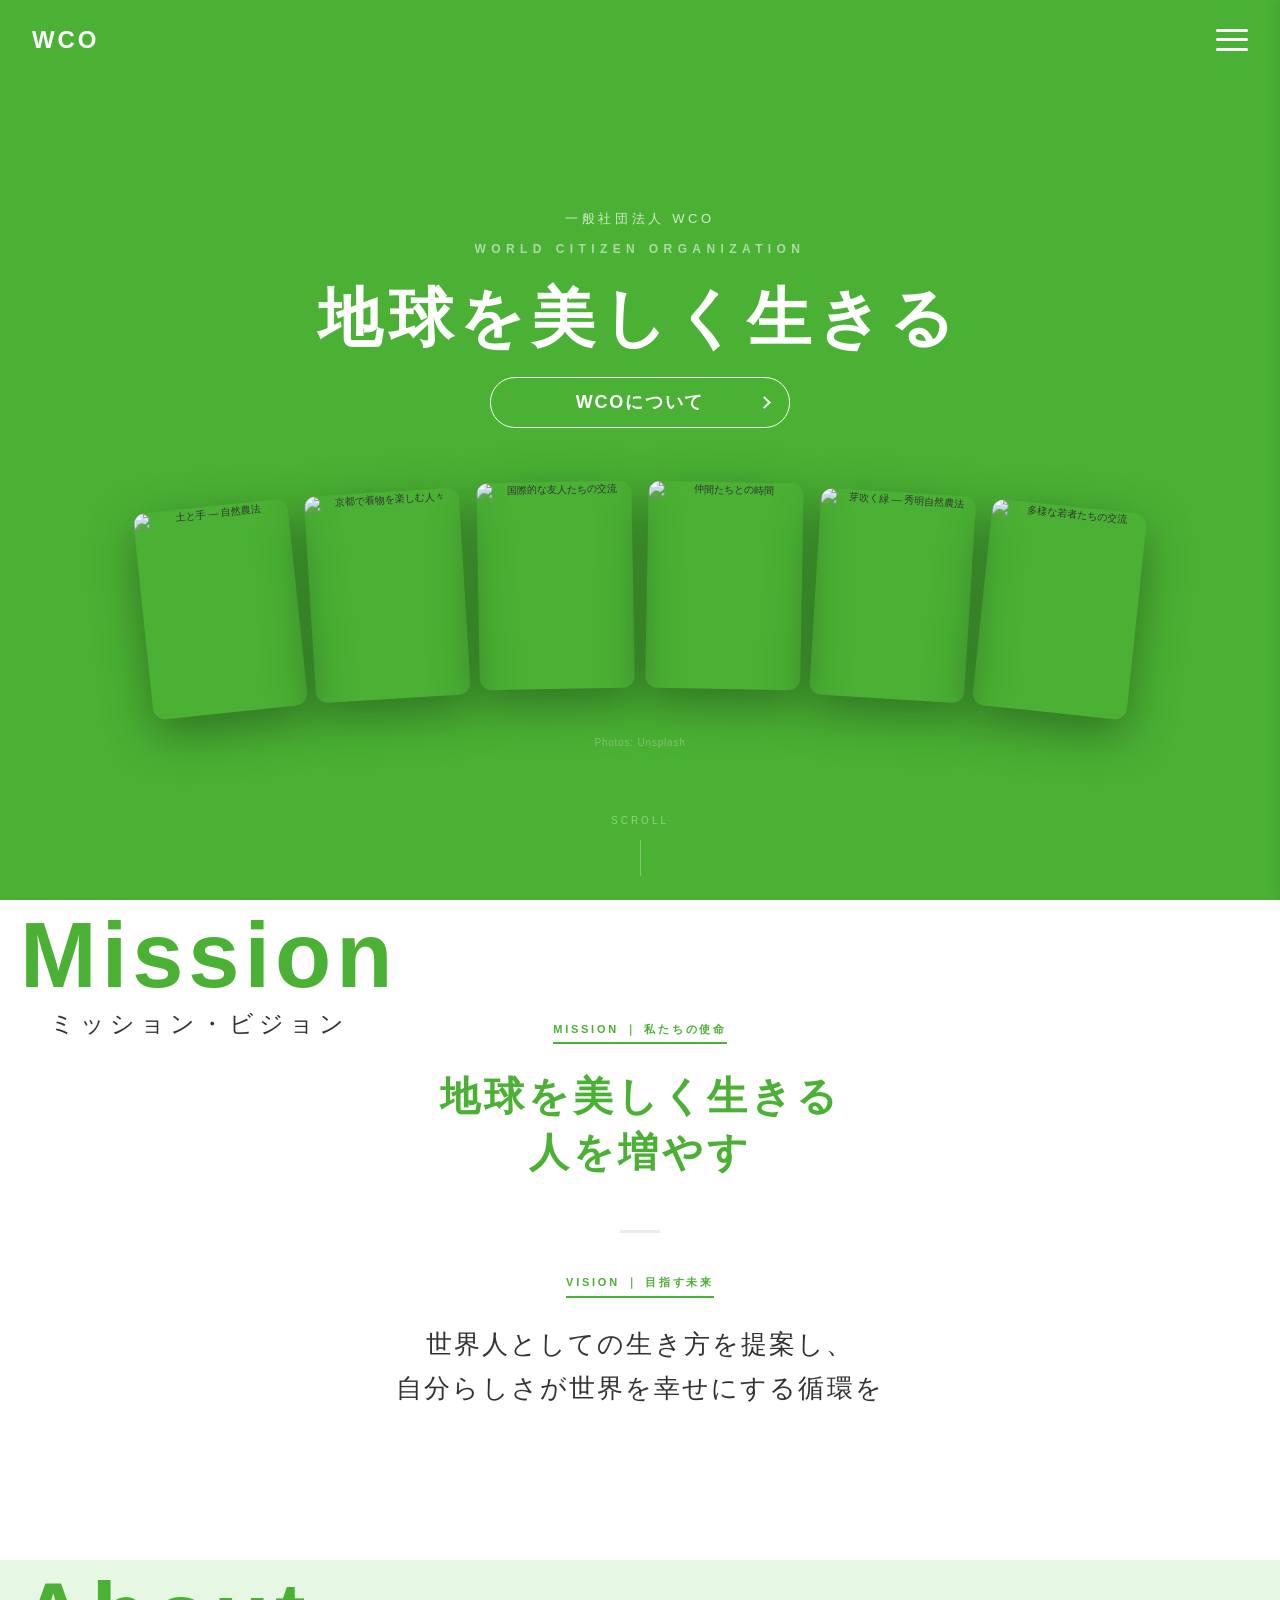
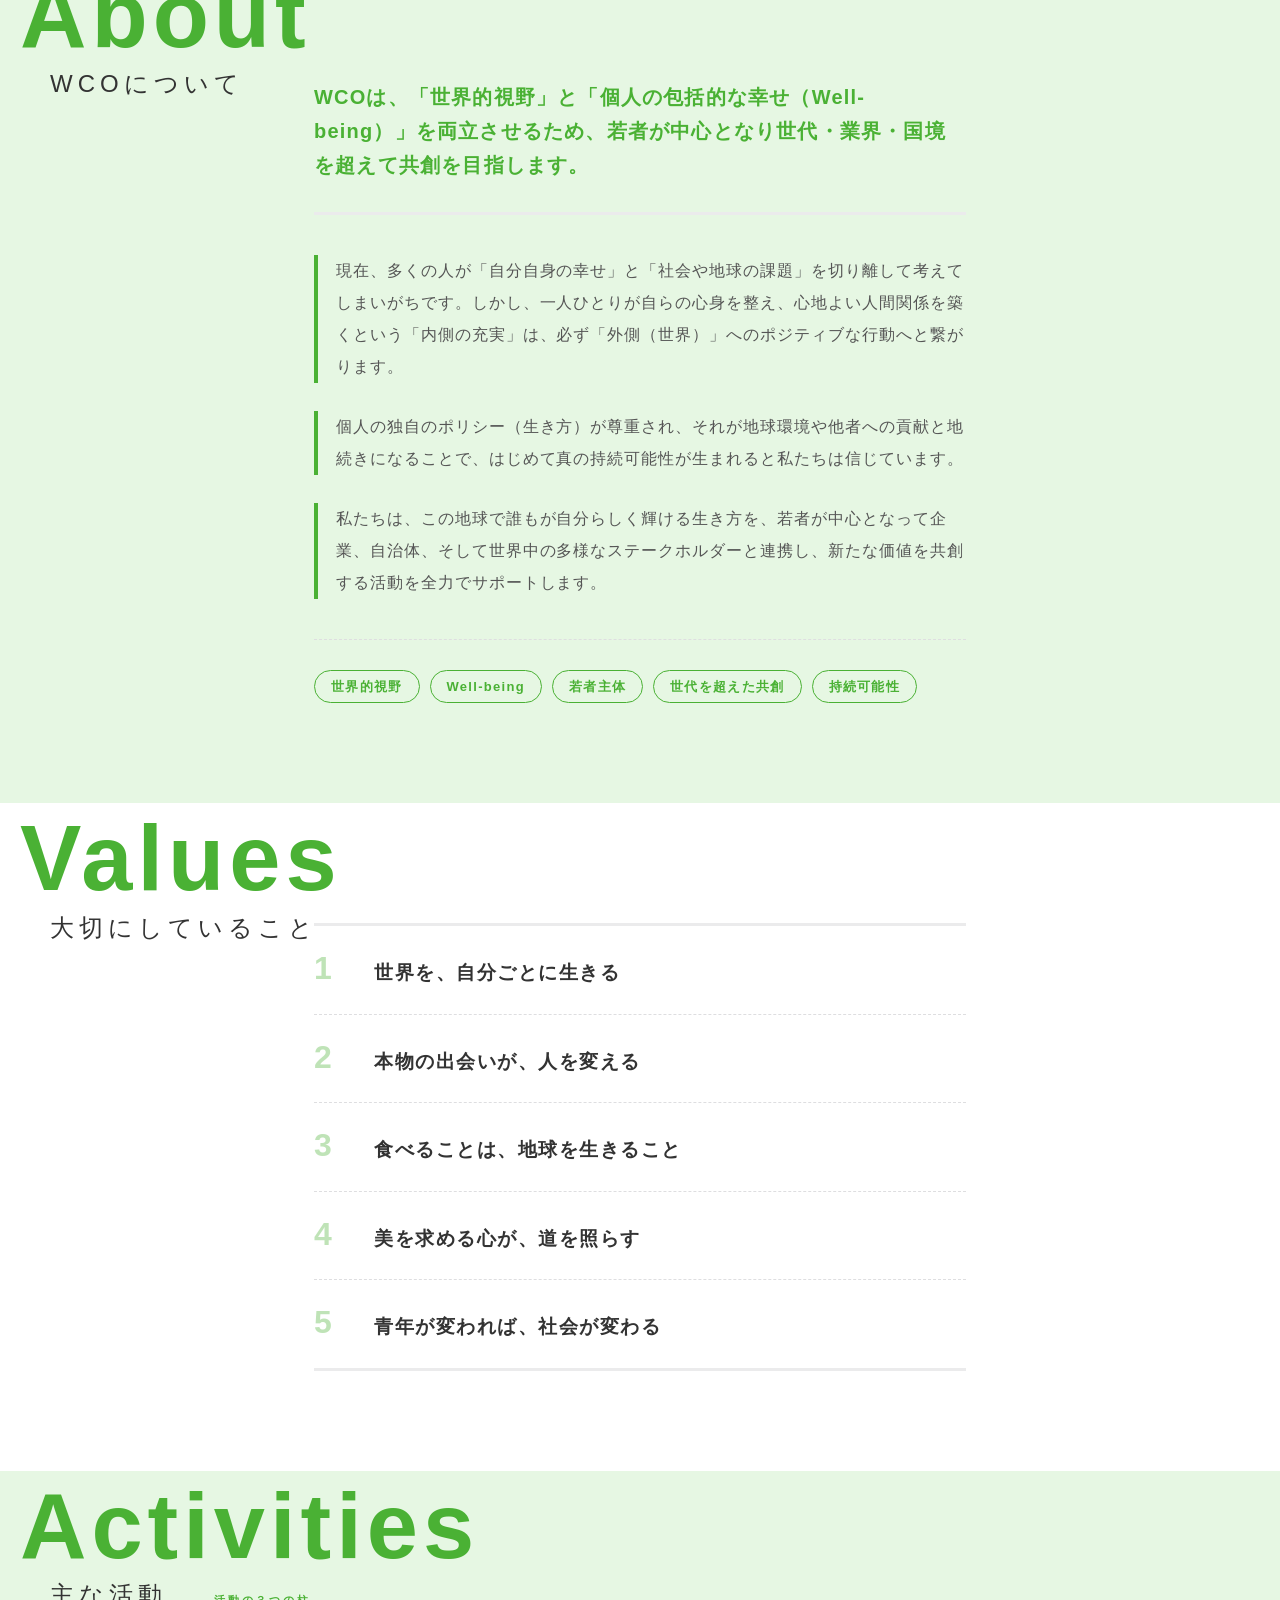
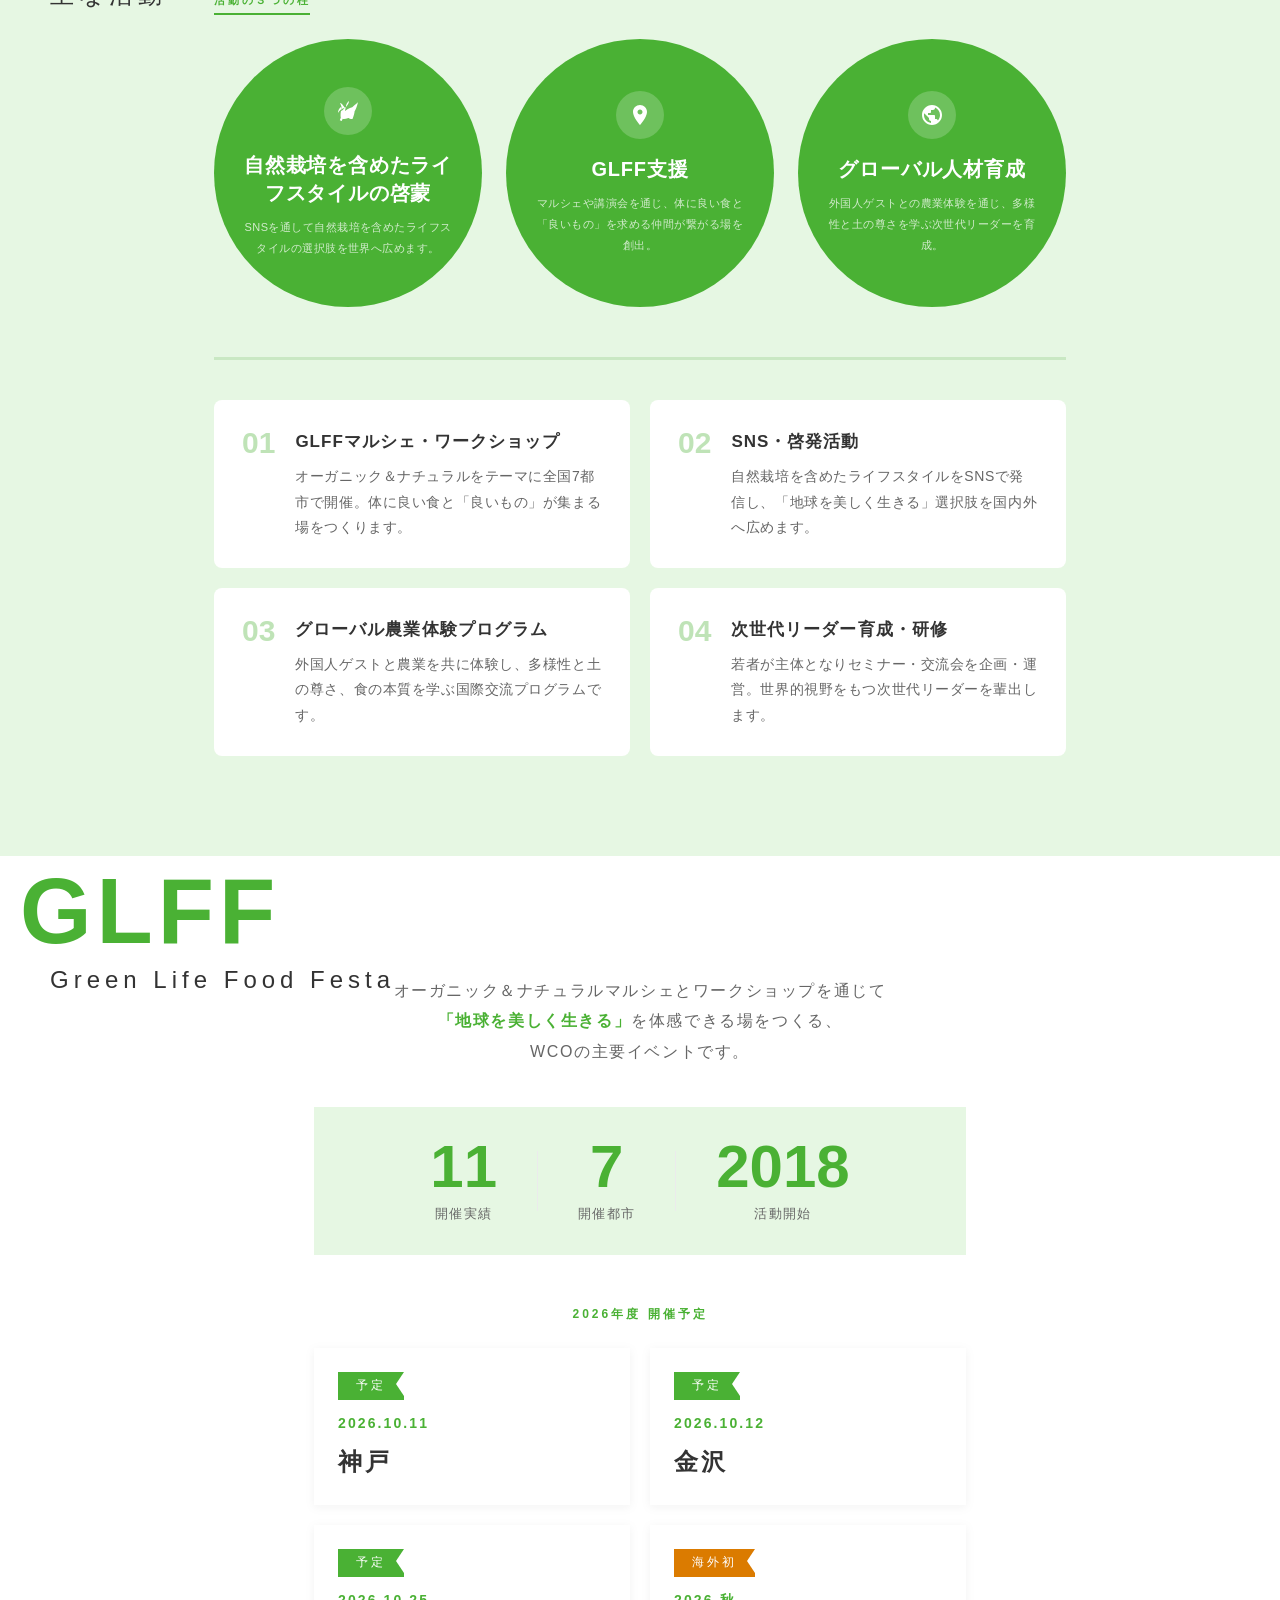
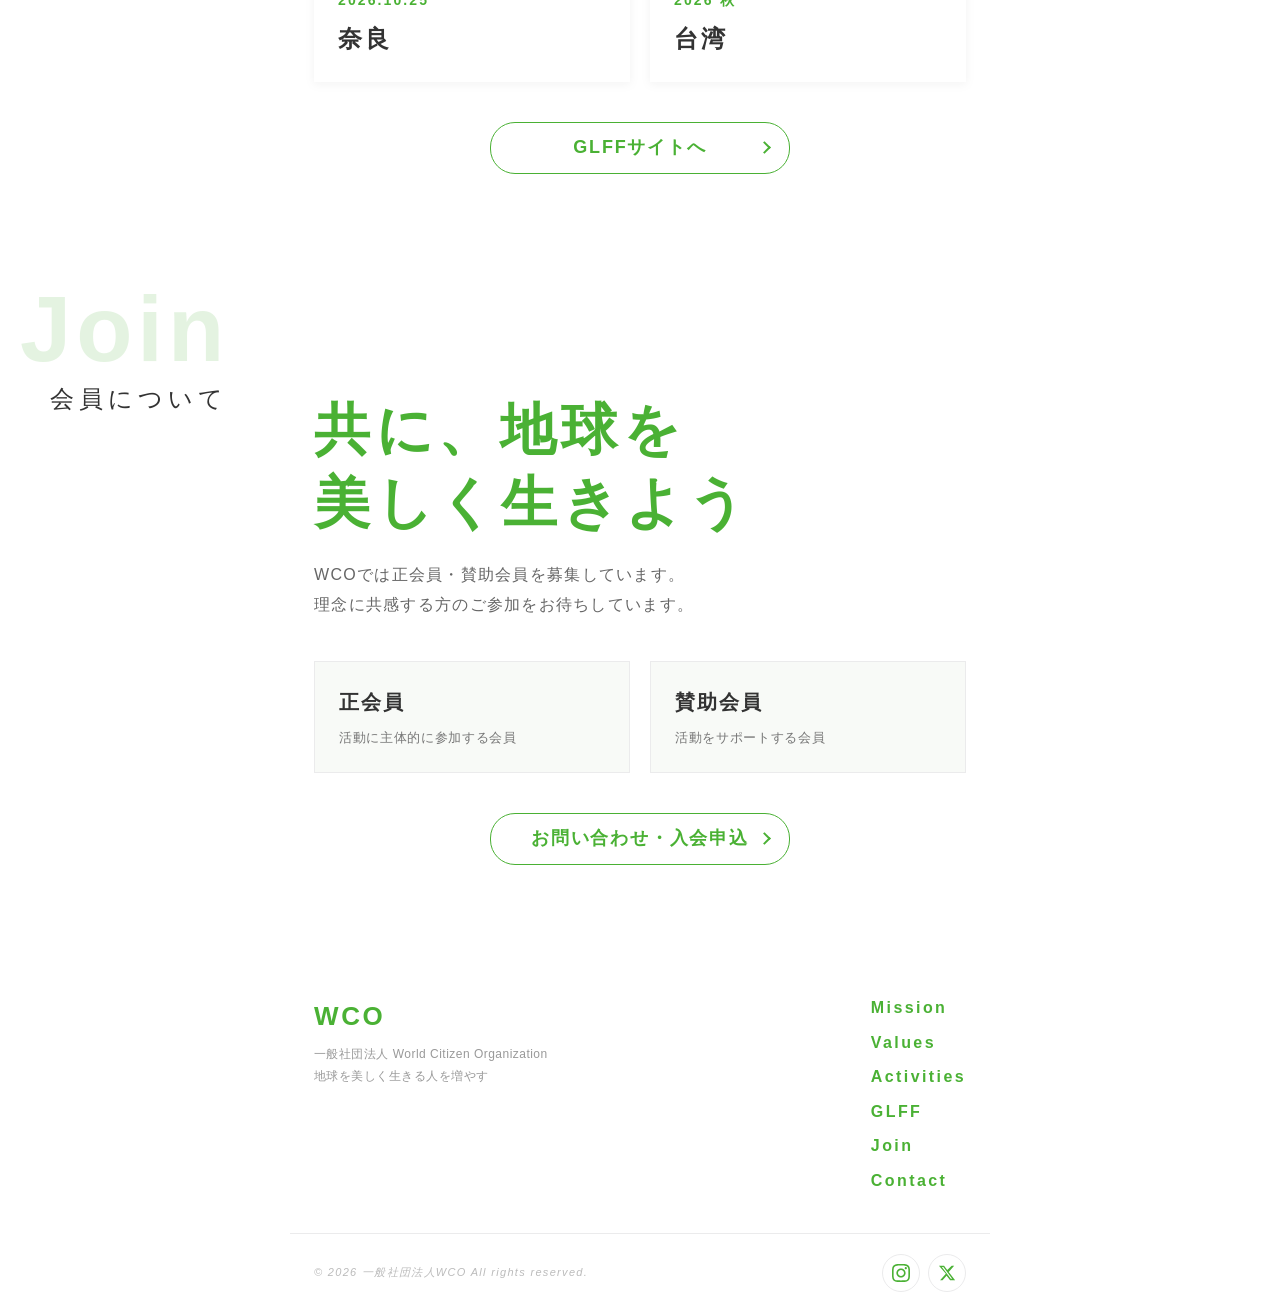
==== commit be5b62cf: "feat: add Activities/Pillars sections, redesign GLFF/Join, merge index3 content - index.html: add 活動" ====
--- a/index.html
+++ b/index.html
@@ -537,15 +537,15 @@
     .glff-link { text-align: center; margin-top: 4rem; }
 
     /* ── JOIN ── */
-    #sec-join { background: #4ab134; }
-
-    #sec-join .sec-heading { color: rgba(255,255,255,0.18); }
-    #sec-join .sec-heading-sub { color: rgba(255,255,255,0.9); }
+    #sec-join { background: #fff; }
+
+    #sec-join .sec-heading { color: rgba(74,177,52,0.15); }
+    #sec-join .sec-heading-sub { color: #333; }
 
     .join-title {
       font-size: clamp(3.2rem, 5vw, 5.6rem);
       font-weight: 800;
-      color: #fff;
+      color: #4ab134;
       letter-spacing: .1em;
       line-height: 1.3;
       margin-bottom: 2rem;
@@ -553,7 +553,7 @@
 
     .join-sub {
       font-size: 1.6rem;
-      color: rgba(255,255,255,0.8);
+      color: #666;
       letter-spacing: .08em;
       line-height: 1.9;
       margin-bottom: 4rem;
@@ -569,22 +569,22 @@
     .join-type {
       flex: 1;
       min-width: 200px;
-      border: solid 1px rgba(255,255,255,0.4);
+      border: solid 1px #EBEBEC;
       padding: 2.4rem;
-      background: rgba(255,255,255,0.08);
+      background: #f8faf7;
     }
 
     .join-type-name {
       font-size: 2rem;
       font-weight: 800;
-      color: #fff;
+      color: #333;
       letter-spacing: .1em;
       margin-bottom: .8rem;
     }
 
     .join-type-desc {
       font-size: 1.3rem;
-      color: rgba(255,255,255,0.65);
+      color: #777;
       letter-spacing: .05em;
     }
 
@@ -710,6 +710,116 @@
     .footer-sns a:hover { background: #4ab134; }
     .footer-sns a:hover svg { fill: #fff; }
 
+
+    /* ── PILLARS ── */
+    .pillars-grid {
+      display: grid;
+      grid-template-columns: repeat(3, 1fr);
+      gap: 2.4rem;
+    }
+
+    .pillar-card {
+      background: #4ab134;
+      border-radius: 50%;
+      aspect-ratio: 1;
+      display: flex;
+      flex-direction: column;
+      align-items: center;
+      justify-content: center;
+      padding: 3.2rem 2.8rem;
+      text-align: center;
+      transition: .3s;
+    }
+
+    .pillar-card:hover {
+      transform: translateY(-4px);
+      box-shadow: 0 8px 28px rgba(74,177,52,0.35);
+    }
+
+    .pillar-icon {
+      width: 48px;
+      height: 48px;
+      background: rgba(255,255,255,0.2);
+      border-radius: 50%;
+      display: flex;
+      align-items: center;
+      justify-content: center;
+      margin: 0 auto 1.6rem;
+    }
+
+    .pillar-icon svg { width: 24px; height: 24px; fill: #fff; }
+
+    .pillar-card-title {
+      font-size: 2rem;
+      font-weight: 800;
+      color: #fff;
+      letter-spacing: .04em;
+      line-height: 1.4;
+      margin-bottom: 1rem;
+    }
+
+    .pillar-card-desc {
+      font-size: 1.1rem;
+      color: rgba(255,255,255,0.75);
+      line-height: 1.9;
+      letter-spacing: .04em;
+    }
+
+    /* ── ACTIVITIES ── */
+    #sec-activities { background: #e6f7e3; }
+
+    .activities-grid {
+      display: grid;
+      grid-template-columns: repeat(2, 1fr);
+      gap: 2rem;
+    }
+
+    .activity-item {
+      background: #fff;
+      padding: 2.8rem;
+      border-radius: 8px;
+      display: flex;
+      gap: 2rem;
+      align-items: flex-start;
+      transition: .3s;
+    }
+
+    .activity-item:hover {
+      transform: translateY(-3px);
+      box-shadow: 0 6px 20px rgba(0,0,0,0.08);
+    }
+
+    .activity-num {
+      font-family: "Renner*", "Kosugi", sans-serif;
+      font-size: 3rem;
+      font-weight: 800;
+      color: #4ab134;
+      opacity: .35;
+      line-height: 1;
+      flex-shrink: 0;
+    }
+
+    .activity-body { flex: 1; }
+
+    .activity-title {
+      font-size: 1.7rem;
+      font-weight: 800;
+      color: #333;
+      letter-spacing: .06em;
+      margin-bottom: .8rem;
+    }
+
+    .activity-desc {
+      font-size: 1.4rem;
+      color: #666;
+      line-height: 1.8;
+      letter-spacing: .04em;
+    }
+
+    .activities-divider {
+      border-top: solid 3px #c9e8c3;
+      margin: 5rem 0 4rem;
+    }
 
     /* ── SCROLL ANIMATION ── */
     .elm-fadeup {
@@ -737,6 +847,8 @@
       .sec-heading-sub { font-size: 1.6rem; padding-left: 2rem; }
       .sec-inner { padding-top: 2rem; }
       .event-grid { grid-template-columns: 1fr; }
+      .pillars-grid { grid-template-columns: 1fr; }
+      .activities-grid { grid-template-columns: 1fr; }
       .join-types { flex-direction: column; }
       .site-footer .wrap { flex-direction: column; }
       .glff-count { gap: 2rem; }
@@ -764,8 +876,9 @@
   <ul id="top-menu">
     <li><a href="#sec-mission" onclick="closeNav()">Mission<span>ミッション・ビジョン</span></a></li>
     <li><a href="#sec-about"   onclick="closeNav()">About<span>WCOについて</span></a></li>
-    <li><a href="#sec-values"  onclick="closeNav()">Values<span>大切にしていること</span></a></li>
-    <li><a href="#sec-glff"   onclick="closeNav()">GLFF<span>Green Life Food Festa</span></a></li>
+    <li><a href="#sec-values"     onclick="closeNav()">Values<span>大切にしていること</span></a></li>
+    <li><a href="#sec-activities" onclick="closeNav()">Activities<span>主な活動</span></a></li>
+    <li><a href="#sec-glff"       onclick="closeNav()">GLFF<span>Green Life Food Festa</span></a></li>
     <li><a href="#sec-join"   onclick="closeNav()">Join<span>会員について</span></a></li>
     <li><a href="#"           onclick="closeNav()">Contact<span>お問い合わせ</span></a></li>
   </ul>
@@ -903,6 +1016,88 @@
   </div>
 </section>
 
+<!-- ── ACTIVITIES ── -->
+<section id="sec-activities">
+  <h3 class="sec-heading">Activities<span class="sec-heading-sub">主な活動</span></h3>
+  <div class="section-wrap" style="max-width:900px">
+    <div class="sec-inner">
+
+      <span class="sec-tag elm-fadeup">活動の３つの柱</span>
+      <div class="pillars-grid">
+
+        <div class="pillar-card elm-fadeup">
+          <div class="pillar-icon">
+            <svg viewBox="0 0 24 24" xmlns="http://www.w3.org/2000/svg">
+              <path d="M17 8C8 10 5.9 16.17 3.82 21.34L5.71 22l1-2.3A4.49 4.49 0 0 0 8 20C19 20 22 3 22 3c-1 2-8 5.5-8 9H9c.17-1.35.52-2.67 1-3.9C11.63 6.08 13 4.11 13 2c0 0-3 2-3 6-1.44.98-2.71 2.19-3.78 3.56A24.23 24.23 0 0 1 5 8C5 8 2 10 2 14c.04-.17 3-5 7-5h.5C8.37 9.03 6.82 4.5 4 4c0 0 2 3.5 2 7.5L5 12s-1 4 0 8h1l.44-1.04A5.85 5.85 0 0 0 8 20a5.99 5.99 0 0 0 3.94-1.46C13.17 19.6 14.5 20 16 20h.5c2.35-5.52 3.5-12-.5-12z"/>
+            </svg>
+          </div>
+          <h4 class="pillar-card-title">自然栽培を含めたライフスタイルの啓蒙</h4>
+          <p class="pillar-card-desc">SNSを通して自然栽培を含めたライフスタイルの選択肢を世界へ広めます。</p>
+        </div>
+
+        <div class="pillar-card elm-fadeup">
+          <div class="pillar-icon">
+            <svg viewBox="0 0 24 24" xmlns="http://www.w3.org/2000/svg">
+              <path d="M12 2C8.13 2 5 5.13 5 9c0 5.25 7 13 7 13s7-7.75 7-13c0-3.87-3.13-7-7-7zm0 9.5c-1.38 0-2.5-1.12-2.5-2.5s1.12-2.5 2.5-2.5 2.5 1.12 2.5 2.5-1.12 2.5-2.5 2.5z"/>
+            </svg>
+          </div>
+          <h4 class="pillar-card-title">GLFF支援</h4>
+          <p class="pillar-card-desc">マルシェや講演会を通じ、体に良い食と「良いもの」を求める仲間が繋がる場を創出。</p>
+        </div>
+
+        <div class="pillar-card elm-fadeup">
+          <div class="pillar-icon">
+            <svg viewBox="0 0 24 24" xmlns="http://www.w3.org/2000/svg">
+              <path d="M12 2C6.48 2 2 6.48 2 12s4.48 10 10 10 10-4.48 10-10S17.52 2 12 2zm-1 17.93c-3.95-.49-7-3.85-7-7.93 0-.62.08-1.21.21-1.79L9 15v1c0 1.1.9 2 2 2v1.93zm6.9-2.54c-.26-.81-1-1.39-1.9-1.39h-1v-3c0-.55-.45-1-1-1H8v-2h2c.55 0 1-.45 1-1V7h2c1.1 0 2-.9 2-2v-.41c2.93 1.19 5 4.06 5 7.41 0 2.08-.8 3.97-2.1 5.39z"/>
+            </svg>
+          </div>
+          <h4 class="pillar-card-title">グローバル人材育成</h4>
+          <p class="pillar-card-desc">外国人ゲストとの農業体験を通じ、多様性と土の尊さを学ぶ次世代リーダーを育成。</p>
+        </div>
+
+      </div>
+
+      <div class="activities-divider elm-fadeup"></div>
+
+      <div class="activities-grid">
+
+        <div class="activity-item elm-fadeup">
+          <div class="activity-num">01</div>
+          <div class="activity-body">
+            <p class="activity-title">GLFFマルシェ・ワークショップ</p>
+            <p class="activity-desc">オーガニック＆ナチュラルをテーマに全国7都市で開催。体に良い食と「良いもの」が集まる場をつくります。</p>
+          </div>
+        </div>
+
+        <div class="activity-item elm-fadeup">
+          <div class="activity-num">02</div>
+          <div class="activity-body">
+            <p class="activity-title">SNS・啓発活動</p>
+            <p class="activity-desc">自然栽培を含めたライフスタイルをSNSで発信し、「地球を美しく生きる」選択肢を国内外へ広めます。</p>
+          </div>
+        </div>
+
+        <div class="activity-item elm-fadeup">
+          <div class="activity-num">03</div>
+          <div class="activity-body">
+            <p class="activity-title">グローバル農業体験プログラム</p>
+            <p class="activity-desc">外国人ゲストと農業を共に体験し、多様性と土の尊さ、食の本質を学ぶ国際交流プログラムです。</p>
+          </div>
+        </div>
+
+        <div class="activity-item elm-fadeup">
+          <div class="activity-num">04</div>
+          <div class="activity-body">
+            <p class="activity-title">次世代リーダー育成・研修</p>
+            <p class="activity-desc">若者が主体となりセミナー・交流会を企画・運営。世界的視野をもつ次世代リーダーを輩出します。</p>
+          </div>
+        </div>
+
+      </div>
+    </div>
+  </div>
+</section>
+
 <!-- ── GLFF ── -->
 <section id="sec-glff">
   <h3 class="sec-heading">GLFF<span class="sec-heading-sub">Green Life Food Festa</span></h3>
@@ -988,7 +1183,7 @@
       </div>
 
       <div class="elm-fadeup" style="text-align:center;">
-        <a href="#" class="btn-link btn-white">お問い合わせ・入会申込</a>
+        <a href="#" class="btn-link">お問い合わせ・入会申込</a>
       </div>
 
     </div>
@@ -1009,6 +1204,7 @@
       <ul class="footer-nav-list">
         <li><a href="#sec-mission">Mission</a></li>
         <li><a href="#sec-values">Values</a></li>
+        <li><a href="#sec-activities">Activities</a></li>
         <li><a href="#sec-glff">GLFF</a></li>
         <li><a href="#sec-join">Join</a></li>
         <li><a href="#">Contact</a></li>
